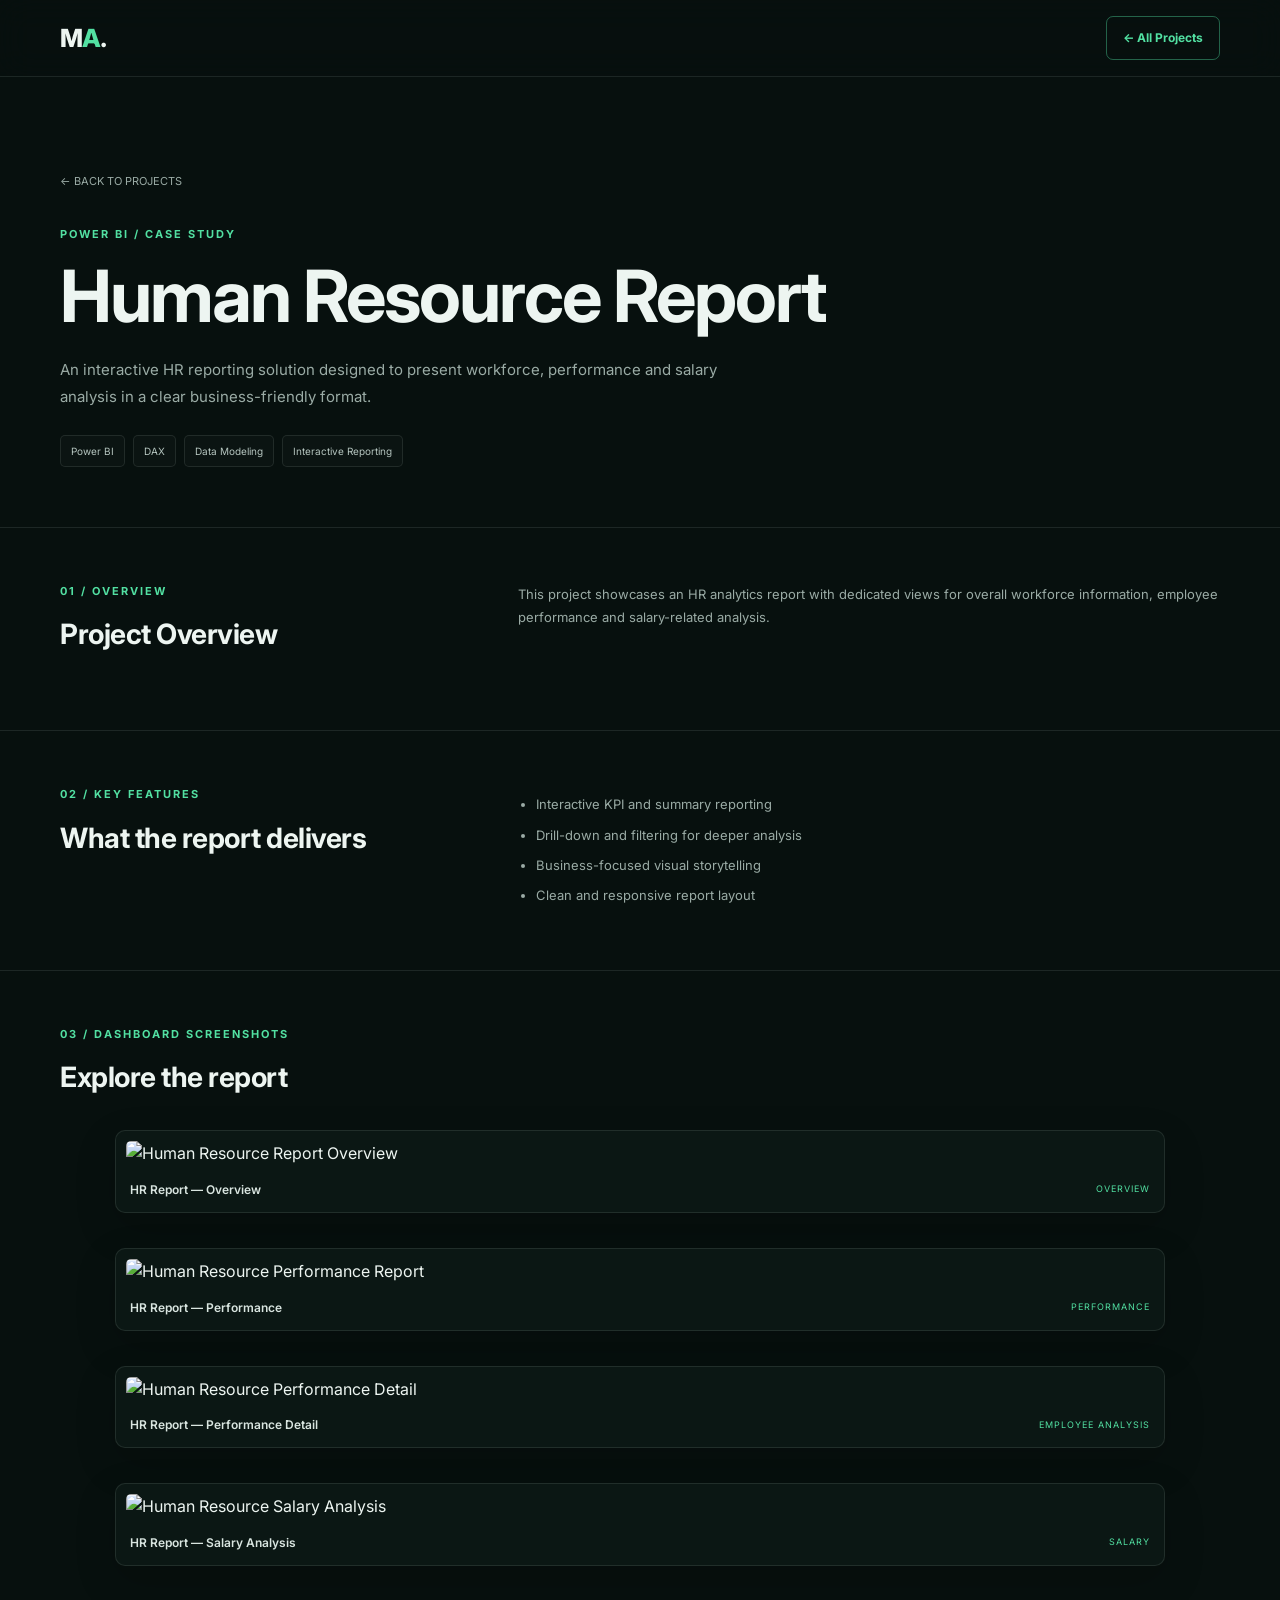
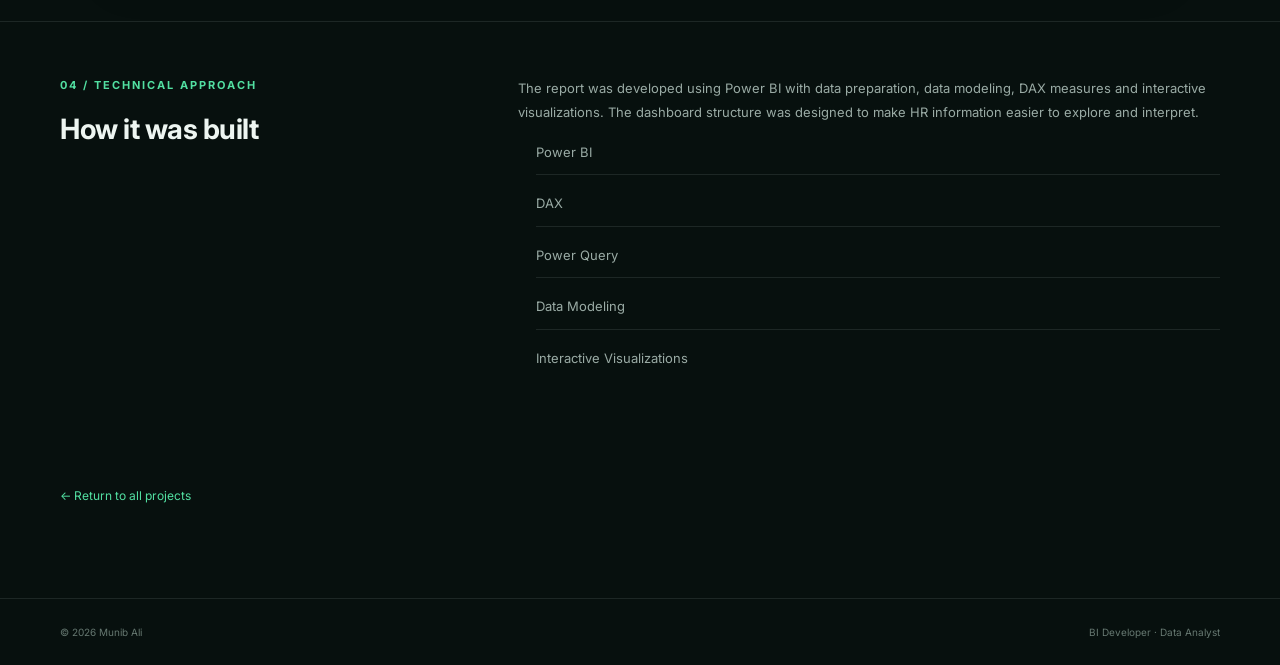
==== projects/hr-dashboard.html @ 32b97655 "added all files" ====
<!DOCTYPE html>
<html lang="en">

<head>

  <meta charset="UTF-8">

  <meta
    name="viewport"
    content="width=device-width, initial-scale=1.0"
  >

  <title>Human Resource Report | Munib Ali</title>


  <!-- Google Font -->
  <link
    rel="preconnect"
    href="https://fonts.googleapis.com"
  >

  <link
    rel="preconnect"
    href="https://fonts.gstatic.com"
    crossorigin
  >

  <link
    href="https://fonts.googleapis.com/css2?family=Inter:wght@400;500;600;700;800&display=swap"
    rel="stylesheet"
  >


  <!-- Main Portfolio CSS -->
  <link
    rel="stylesheet"
    href="../css/style.css"
  >


  <style>

    /* =========================================================
       PROJECT HERO
    ========================================================= */

    .case-hero {
      padding: 90px 0 60px;
    }


    .back {
      display: inline-block;

      font-size: 11px;

      color: var(--muted);

      margin-bottom: 35px;

      text-decoration: none;

      transition: color 0.25s ease;
    }


    .back:hover {
      color: var(--accent);
    }


    .case-hero h1 {
      font-size: clamp(42px, 6vw, 72px);

      max-width: 900px;

      line-height: 1.05;

      letter-spacing: -2px;

      margin: 15px 0 0;
    }


    .case-sub {
      color: var(--muted);

      max-width: 700px;

      margin: 22px 0;

      font-size: 15px;

      line-height: 1.8;
    }


    .case-meta {
      display: flex;

      flex-wrap: wrap;

      gap: 8px;

      margin-top: 25px;
    }


    .case-meta span {
      font-size: 10px;

      border: 1px solid var(--line);

      padding: 7px 10px;

      border-radius: 5px;

      color: #b5c5bf;

      background: rgba(255,255,255,0.02);
    }



    /* =========================================================
       CASE STUDY SECTIONS
    ========================================================= */

    .case-section {
      padding: 55px 0;

      border-top: 1px solid var(--line);
    }


    .case-grid {
      display: grid;

      grid-template-columns: 0.7fr 1.3fr;

      gap: 80px;

      align-items: start;
    }


    .case-section h2 {
      font-size: 28px;

      margin: 12px 0 18px;

      letter-spacing: -0.5px;
    }


    .case-section p,
    .case-section li {
      color: var(--muted);

      font-size: 13px;

      line-height: 1.8;
    }


    .case-section ul {
      padding-left: 18px;

      margin-top: 0;
    }


    .case-section li {
      margin: 7px 0;
    }



    /* =========================================================
       DASHBOARD SCREENSHOTS
    ========================================================= */

    .shots {

      /*
        Stack screenshots vertically.
        This gives every Power BI page its
        own complete display area.
      */

      display: flex;

      flex-direction: column;

      align-items: center;

      gap: 35px;

      width: 100%;

      margin-top: 30px;
    }



    /*
      Individual screenshot container.

      1050px is the maximum width.

      Even if the original image is:
      1920px
      2560px
      etc.

      it will never become wider than 1050px.
    */

    .shot {

      width: 100%;

      max-width: 1050px;

      margin: 0 auto;

      padding: 10px;

      box-sizing: border-box;

      background: #0b1714;

      border: 1px solid var(--line);

      border-radius: 10px;

      overflow: hidden;

      box-shadow:
        0 15px 40px rgba(0, 0, 0, 0.18);
    }



    /*
      IMPORTANT IMAGE RULES

      width:100%
      = image fits the container

      height:auto
      = keeps original proportions

      object-fit:contain
      = prevents cropping
    */

    .shot img {

      display: block;

      width: 100%;

      max-width: 100%;

      height: auto;

      object-fit: contain;

      margin: 0 auto;

      border-radius: 5px;
    }



    /*
      Optional screenshot caption
    */

    .shot-caption {

      display: flex;

      justify-content: space-between;

      align-items: center;

      gap: 15px;

      padding: 13px 4px 3px;
    }


    .shot-caption h3 {

      margin: 0;

      font-size: 12px;

      font-weight: 600;

      color: #d9e5e0;
    }


    .shot-caption span {

      font-size: 9px;

      color: var(--accent);

      letter-spacing: 1px;

      text-transform: uppercase;
    }



    /* =========================================================
       PLACEHOLDER
    ========================================================= */

    .shot-placeholder {

      min-height: 300px;

      display: flex;

      align-items: center;

      justify-content: center;

      color: #637770;

      font-size: 10px;

      letter-spacing: 1px;
    }



    /* =========================================================
       TECHNICAL APPROACH
    ========================================================= */

    .technical-list {

      list-style: none;

      padding: 0;

      margin: 0;
    }


    .technical-list li {

      padding: 10px 0;

      border-bottom: 1px solid var(--line);
    }


    .technical-list li:last-child {

      border-bottom: none;
    }



    /* =========================================================
       FOOTER
    ========================================================= */

    .case-footer {

      padding: 40px 0 90px;
    }


    .case-footer a {

      color: var(--accent);

      font-size: 12px;

      text-decoration: none;
    }


    .case-footer a:hover {

      text-decoration: underline;
    }



    /* =========================================================
       TABLET
    ========================================================= */

    @media (max-width: 1100px) {

      .shot {

        max-width: 900px;
      }

    }



    /* =========================================================
       MOBILE
    ========================================================= */

    @media (max-width: 800px) {

      .case-hero {

        padding: 60px 0 45px;
      }


      .case-hero h1 {

        font-size: 42px;

        letter-spacing: -1.5px;
      }


      .case-sub {

        font-size: 13px;
      }


      .case-grid {

        grid-template-columns: 1fr;

        gap: 30px;
      }


      .case-section {

        padding: 45px 0;
      }


      .shots {

        gap: 25px;

        margin-top: 25px;
      }


      .shot {

        width: 100%;

        max-width: 100%;

        padding: 7px;

        border-radius: 8px;
      }


      .shot img {

        width: 100%;

        max-width: 100%;

        height: auto;
      }


      .shot-caption {

        padding: 10px 3px 2px;
      }

    }



    /* =========================================================
       SMALL MOBILE
    ========================================================= */

    @media (max-width: 480px) {

      .case-hero {

        padding: 50px 0 35px;
      }


      .case-hero h1 {

        font-size: 35px;
      }


      .case-sub {

        font-size: 12px;

        line-height: 1.7;
      }


      .case-meta span {

        font-size: 9px;

        padding: 6px 8px;
      }


      .shot {

        padding: 5px;

        border-radius: 7px;
      }


      .shot-caption h3 {

        font-size: 10px;
      }


      .shot-caption span {

        font-size: 8px;
      }

    }

  </style>

</head>



<body>


  <!-- =======================================================
       HEADER
  ======================================================== -->

  <header class="navbar">

    <div class="container nav-inner">

      <a
        class="brand"
        href="../index.html"
      >
        M<span>A</span>.
      </a>


      <a
        class="nav-cta"
        href="../index.html#projects"
      >
        ← All Projects
      </a>

    </div>

  </header>



  <!-- =======================================================
       MAIN
  ======================================================== -->

  <main>


    <!-- =====================================================
         PROJECT HERO
    ====================================================== -->

    <section class="case-hero">

      <div class="container">


        <a
          class="back"
          href="../index.html#projects"
        >
          ← BACK TO PROJECTS
        </a>


        <div class="section-label">
          POWER BI / CASE STUDY
        </div>


        <h1>
          Human Resource Report
        </h1>


        <p class="case-sub">

          An interactive HR reporting solution designed
          to present workforce, performance and salary
          analysis in a clear business-friendly format.

        </p>


        <div class="case-meta">

          <span>
            Power BI
          </span>

          <span>
            DAX
          </span>

          <span>
            Data Modeling
          </span>

          <span>
            Interactive Reporting
          </span>

        </div>

      </div>

    </section>



    <!-- =====================================================
         PROJECT OVERVIEW
    ====================================================== -->

    <section class="case-section">

      <div class="container case-grid">


        <div>

          <div class="section-label">
            01 / OVERVIEW
          </div>


          <h2>
            Project Overview
          </h2>

        </div>


        <div>

          <p>

            This project showcases an HR analytics report
            with dedicated views for overall workforce
            information, employee performance and
            salary-related analysis.

          </p>

        </div>


      </div>

    </section>



    <!-- =====================================================
         KEY FEATURES
    ====================================================== -->

    <section class="case-section">

      <div class="container case-grid">


        <div>

          <div class="section-label">
            02 / KEY FEATURES
          </div>


          <h2>
            What the report delivers
          </h2>

        </div>


        <div>

          <ul>

            <li>
              Interactive KPI and summary reporting
            </li>

            <li>
              Drill-down and filtering for deeper analysis
            </li>

            <li>
              Business-focused visual storytelling
            </li>

            <li>
              Clean and responsive report layout
            </li>

          </ul>

        </div>


      </div>

    </section>



    <!-- =====================================================
         DASHBOARD SCREENSHOTS
    ====================================================== -->

    <section class="case-section">


      <div class="container">


        <div class="section-label">
          03 / DASHBOARD SCREENSHOTS
        </div>


        <h2>
          Explore the report
        </h2>



        <div class="shots">


          <!-- ===============================================
               SCREENSHOT 1 — OVERVIEW
          ================================================ -->

          <div class="shot">

            <img
              src="../images/hr/OV.PNG"
              alt="Human Resource Report Overview"
            >


            <div class="shot-caption">

              <h3>
                HR Report — Overview
              </h3>

              <span>
                Overview
              </span>

            </div>

          </div>



          <!-- ===============================================
               SCREENSHOT 2 — PERFORMANCE
          ================================================ -->

          <div class="shot">

            <img
              src="../images/hr/PERF.PNG"
              alt="Human Resource Performance Report"
            >


            <div class="shot-caption">

              <h3>
                HR Report — Performance
              </h3>

              <span>
                Performance
              </span>

            </div>

          </div>



          <!-- ===============================================
               SCREENSHOT 3 — PERFORMANCE DETAIL
          ================================================ -->

          <div class="shot">

            <img
              src="../images/hr/PERF1.PNG"
              alt="Human Resource Performance Detail"
            >


            <div class="shot-caption">

              <h3>
                HR Report — Performance Detail
              </h3>

              <span>
                Employee Analysis
              </span>

            </div>

          </div>



          <!-- ===============================================
               SCREENSHOT 4 — SALARY
          ================================================ -->

          <div class="shot">

            <img
              src="../images/hr/SAL.PNG"
              alt="Human Resource Salary Analysis"
            >


            <div class="shot-caption">

              <h3>
                HR Report — Salary Analysis
              </h3>

              <span>
                Salary
              </span>

            </div>

          </div>


        </div>

      </div>

    </section>



    <!-- =====================================================
         TECHNICAL APPROACH
    ====================================================== -->

    <section class="case-section">

      <div class="container case-grid">


        <div>

          <div class="section-label">
            04 / TECHNICAL APPROACH
          </div>


          <h2>
            How it was built
          </h2>

        </div>


        <div>

          <p>

            The report was developed using Power BI with
            data preparation, data modeling, DAX measures
            and interactive visualizations. The dashboard
            structure was designed to make HR information
            easier to explore and interpret.

          </p>


          <ul class="technical-list">

            <li>
              Power BI
            </li>

            <li>
              DAX
            </li>

            <li>
              Power Query
            </li>

            <li>
              Data Modeling
            </li>

            <li>
              Interactive Visualizations
            </li>

          </ul>

        </div>


      </div>

    </section>



    <!-- =====================================================
         RETURN TO PROJECTS
    ====================================================== -->

    <div class="container case-footer">

      <a
        href="../index.html#projects"
      >
        ← Return to all projects
      </a>

    </div>


  </main>



  <!-- =======================================================
       FOOTER
  ======================================================== -->

  <footer>

    <div class="container">

      <span>
        © 2026 Munib Ali
      </span>


      <span>
        BI Developer · Data Analyst
      </span>

    </div>

  </footer>


</body>

</html>
---- css/style.css ----
:root{
  --bg:#07100e; --bg2:#0a1512; --card:#0d1b17; --card2:#10221c;
  --text:#edf5f1; --muted:#9aaba5; --line:rgba(225,245,237,.10);
  --accent:#52e0a2; --accent2:#a1f4cf; --shadow:0 24px 70px rgba(0,0,0,.32);
}
*{box-sizing:border-box;margin:0;padding:0}
html{scroll-behavior:smooth}
body{font-family:Inter,Arial,sans-serif;background:var(--bg);color:var(--text);line-height:1.6;overflow-x:hidden}
a{color:inherit;text-decoration:none}
.container{width:min(1160px,calc(100% - 48px));margin:auto}
.navbar{position:sticky;top:0;z-index:20;background:rgba(7,16,14,.86);backdrop-filter:blur(16px);border-bottom:1px solid var(--line)}
.nav-inner{height:76px;display:flex;align-items:center;gap:34px}
.brand{font-size:25px;font-weight:800;letter-spacing:-1px;margin-right:auto}
.brand span{color:var(--accent)}
.nav-links{display:flex;gap:28px}
.nav-links a{font-size:13px;color:var(--muted);transition:.25s}
.nav-links a:hover{color:var(--accent)}
.nav-cta{font-size:12px;font-weight:700;padding:11px 16px;border:1px solid rgba(82,224,162,.4);color:var(--accent);border-radius:7px}
.menu-toggle{display:none;background:none;border:0;color:var(--text);font-size:24px}
.hero{min-height:720px;display:flex;align-items:center;position:relative;overflow:hidden;padding:80px 0}
.hero-grid{display:grid;grid-template-columns:1.08fr .92fr;gap:80px;align-items:center}
.eyebrow,.section-label{font-size:11px;letter-spacing:2px;color:var(--accent);font-weight:700}
.eyebrow{display:flex;align-items:center;gap:9px;margin-bottom:22px}
.eyebrow span{width:7px;height:7px;background:var(--accent);border-radius:50%;box-shadow:0 0 18px var(--accent)}
h1{font-size:clamp(48px,6vw,78px);line-height:1.02;letter-spacing:-4px;max-width:730px}
h1 em,h2 span{font-style:normal;color:var(--accent)}
.hero-text{max-width:610px;color:var(--muted);font-size:16px;margin:27px 0 32px}
.hero-actions{display:flex;gap:12px;flex-wrap:wrap}
.btn{padding:13px 20px;border-radius:7px;font-size:13px;font-weight:700}
.btn-primary{background:var(--accent);color:#06110d}
.btn-primary span{margin-left:15px}
.btn-secondary{border:1px solid var(--line);color:var(--text)}
.hero-meta{display:flex;gap:30px;margin-top:54px}
.hero-meta div{border-left:1px solid var(--line);padding-left:14px}
.hero-meta strong,.hero-meta span{display:block}
.hero-meta strong{font-size:12px}.hero-meta span{font-size:10px;color:var(--muted);margin-top:2px}
.hero-panel{position:relative}
.panel-top{display:flex;justify-content:space-between;color:#6d817a;font-size:10px;letter-spacing:1.5px;margin-bottom:13px}
.dashboard-window{border:1px solid rgba(82,224,162,.2);background:#091512;border-radius:12px;box-shadow:var(--shadow);overflow:hidden;transform:rotate(1deg)}
.window-bar{height:38px;background:#0d1e19;border-bottom:1px solid var(--line);display:flex;align-items:center;gap:6px;padding:0 13px;color:#60746d;font-size:9px}
.window-bar i{width:7px;height:7px;border-radius:50%;background:#3d514b}.window-bar span{margin-left:9px}
.mini-dashboard{padding:18px}
.mini-kpis{display:grid;grid-template-columns:repeat(3,1fr);gap:9px}
.mini-kpis div{background:#10221c;padding:13px;border-radius:6px}.mini-kpis small{font-size:7px;color:#738780;display:block}.mini-kpis b{font-size:13px;color:var(--accent)}
.chart{height:190px;background:#0c1b17;border-radius:6px;margin-top:10px;position:relative;overflow:hidden}
.chart:before,.chart:after{content:"";position:absolute;left:0;right:0;border-top:1px solid rgba(255,255,255,.04)}
.chart:before{top:33%}.chart:after{top:66%}
.chart-line{position:absolute;left:7%;right:7%;top:25%;height:80px;border-bottom:2px solid var(--accent);clip-path:polygon(0 72%,10% 48%,20% 58%,30% 25%,40% 45%,50% 15%,60% 40%,70% 10%,80% 32%,90% 0,100% 18%,100% 21%,90% 4%,80% 36%,70% 14%,60% 44%,50% 19%,40% 49%,30% 30%,20% 63%,10% 53%,0 77%)}
.chart-bars{position:absolute;bottom:10px;left:8%;right:8%;height:55px;display:flex;align-items:end;gap:8px}.chart-bars i{display:block;flex:1;background:#23493b;border-radius:2px 2px 0 0}.chart-bars i:nth-child(1){height:45%}.chart-bars i:nth-child(2){height:70%}.chart-bars i:nth-child(3){height:55%}.chart-bars i:nth-child(4){height:85%}.chart-bars i:nth-child(5){height:64%}.chart-bars i:nth-child(6){height:93%}.chart-bars i:nth-child(7){height:78%}
.mini-bottom{display:grid;grid-template-columns:1.5fr 1fr 1fr;gap:10px;margin-top:10px}.mini-bottom span{height:52px;background:#10221c;border-radius:5px}
.floating-card{position:absolute;right:-25px;bottom:-28px;background:#10221c;border:1px solid rgba(82,224,162,.22);border-radius:9px;padding:14px 16px;display:flex;align-items:center;gap:10px;box-shadow:var(--shadow);font-size:10px}
.floating-card small,.floating-card strong{display:block}.floating-card small{color:#71847d}.floating-card strong{font-size:12px}.floating-card>b{color:var(--accent);font-size:10px;margin-left:12px}.pulse{width:8px;height:8px;border-radius:50%;background:var(--accent);box-shadow:0 0 12px var(--accent)}
.hero-glow{position:absolute;width:500px;height:500px;background:rgba(82,224,162,.08);filter:blur(100px);right:-220px;top:120px;pointer-events:none}
.section{padding:110px 0}.split{display:grid;grid-template-columns:.8fr 1.2fr;gap:90px}.section h2{font-size:clamp(32px,4vw,52px);line-height:1.08;letter-spacing:-2px;margin-top:15px}.about-copy>p{color:var(--muted);font-size:16px;margin-bottom:17px}.about-facts{display:flex;gap:35px;margin-top:38px}.about-facts div{display:flex;gap:10px}.about-facts strong{color:var(--accent);font-size:11px}.about-facts span{font-size:11px;color:#c6d2cd;line-height:1.4}
.skills-section{background:var(--bg2);border-top:1px solid var(--line);border-bottom:1px solid var(--line)}.section-heading{display:flex;justify-content:space-between;align-items:end;gap:50px;margin:15px 0 45px}.section-heading p{max-width:410px;color:var(--muted);font-size:13px}.skills-grid{display:grid;grid-template-columns:repeat(4,1fr);gap:12px}.skill-card{border:1px solid var(--line);background:var(--card);padding:25px;border-radius:9px;min-height:250px;transition:.3s}.skill-card:hover,.project-card:hover{border-color:rgba(82,224,162,.3);transform:translateY(-4px)}.skill-card.featured{background:linear-gradient(145deg,#10261f,#0c1916)}.skill-number{font-size:10px;color:var(--accent);margin-bottom:42px}.skill-card h3{font-size:20px;margin-bottom:9px}.skill-card p{font-size:12px;color:var(--muted);min-height:58px}.tags,.project-tags,.experience-list{display:flex;flex-wrap:wrap;gap:6px;margin-top:18px}.tags span,.project-tags span,.experience-list span{font-size:9px;color:#9db0a9;border:1px solid var(--line);padding:5px 7px;border-radius:4px}
.projects-section{background:#08110f}.project-heading{margin-bottom:35px}.projects-grid{display:grid;grid-template-columns:repeat(2,1fr);gap:18px}.project-card{background:var(--card);border:1px solid var(--line);border-radius:10px;overflow:hidden;transition:.3s}.project-main{grid-column:span 2;display:grid;grid-template-columns:1.3fr .7fr}.project-image{min-height:260px}.project-main .project-image{min-height:360px}.placeholder-image{background:radial-gradient(circle at 50% 40%,rgba(82,224,162,.16),transparent 45%),linear-gradient(135deg,#10241d,#091310);display:flex;align-items:center;justify-content:center;position:relative}.placeholder-image:after{content:"";position:absolute;inset:20px;border:1px solid rgba(82,224,162,.08);border-radius:6px}.placeholder-ui{text-align:center;z-index:1}.placeholder-ui span,.placeholder-ui small{display:block;color:var(--accent);font-size:9px;letter-spacing:2px}.placeholder-ui b{display:block;font-size:27px;margin:5px 0}.placeholder-ui small{color:#657b73;letter-spacing:1px}.project-body{padding:26px}.project-top{display:flex;justify-content:space-between;font-size:9px;color:var(--accent);letter-spacing:1px}.project-body h3{font-size:22px;margin:15px 0 8px}.project-body p{color:var(--muted);font-size:12px}.project-link{display:inline-flex;gap:20px;margin-top:25px;font-size:11px;font-weight:700;color:var(--accent)}.project-link span{transition:.2s}.project-link:hover span{transform:translate(3px,-3px)}
.experience-section{border-top:1px solid var(--line)}.experience-row{display:grid;grid-template-columns:220px 1fr;gap:55px;padding:42px 0;border-bottom:1px solid var(--line)}.experience-date{font-size:10px;color:#73867f;letter-spacing:1px;padding-top:5px}.experience-title{display:flex;justify-content:space-between;align-items:center;gap:20px}.experience-title h2{font-size:26px;letter-spacing:-1px}.experience-title span{font-size:12px;color:var(--accent)}.experience-main>p{color:var(--muted);font-size:13px;max-width:750px;margin-top:12px}.experience-list{margin-top:18px}.credentials{background:var(--bg2);border-top:1px solid var(--line)}.credentials-grid{display:grid;grid-template-columns:.75fr 1.25fr;gap:80px}.credential{padding:18px 0;border-bottom:1px solid var(--line)}.credential small,.credential strong,.credential span{display:block}.credential small{font-size:9px;color:var(--accent);letter-spacing:1px}.credential strong{font-size:15px;margin:5px 0}.credential span{font-size:11px;color:var(--muted)}
.contact-section{padding:90px 0}.contact-box{display:grid;grid-template-columns:1fr .8fr;gap:80px;background:linear-gradient(120deg,#10231c,#0c1815);border:1px solid var(--line);border-radius:12px;padding:55px}.contact-box h2{font-size:clamp(35px,4vw,54px);line-height:1.05;letter-spacing:-2px;margin:14px 0}.contact-box p{color:var(--muted);font-size:13px;max-width:480px}.contact-links a{display:block;padding:17px 0;border-bottom:1px solid var(--line)}.contact-links span{display:block;color:#71847d;font-size:9px;text-transform:uppercase;letter-spacing:1px}.contact-links b{display:block;font-size:12px;margin-top:3px}.contact-links a:hover b{color:var(--accent)}
footer{border-top:1px solid var(--line);padding:25px 0;color:#667871;font-size:10px}.container+footer{}.container{position:relative}footer .container{display:flex;justify-content:space-between}
@media(max-width:900px){.nav-links{display:none}.menu-toggle{display:block}.nav-cta{display:none}.nav-links.open{display:flex;position:absolute;top:76px;left:0;right:0;background:#07100e;border-bottom:1px solid var(--line);padding:20px 24px;flex-direction:column;gap:18px}.hero-grid,.split,.credentials-grid,.contact-box{grid-template-columns:1fr;gap:45px}.hero{padding:65px 0;min-height:auto}.hero-meta{margin-top:35px}.skills-grid{grid-template-columns:repeat(2,1fr)}.project-main{grid-column:span 2;grid-template-columns:1fr}.project-main .project-image{min-height:280px}.experience-row{grid-template-columns:1fr;gap:10px}.floating-card{right:10px}}
@media(max-width:600px){.container{width:min(100% - 30px,1160px)}.nav-inner{height:68px}.hero{padding:52px 0}.hero h1{font-size:46px;letter-spacing:-2.5px}.hero-meta{display:grid;grid-template-columns:1fr 1fr;gap:18px}.section{padding:75px 0}.section-heading{display:block;margin-bottom:30px}.section-heading p{margin-top:16px}.skills-grid,.projects-grid{grid-template-columns:1fr}.project-main{grid-column:auto}.project-main .project-image{min-height:240px}.about-facts{gap:18px;flex-wrap:wrap}.experience-title{display:block}.experience-title span{display:block;margin-top:4px}.contact-box{padding:30px 24px}.floating-card{position:relative;right:auto;bottom:auto;margin-top:15px;display:inline-flex}.dashboard-window{transform:none}footer .container{display:block}footer span+span{display:block;margin-top:5px}}
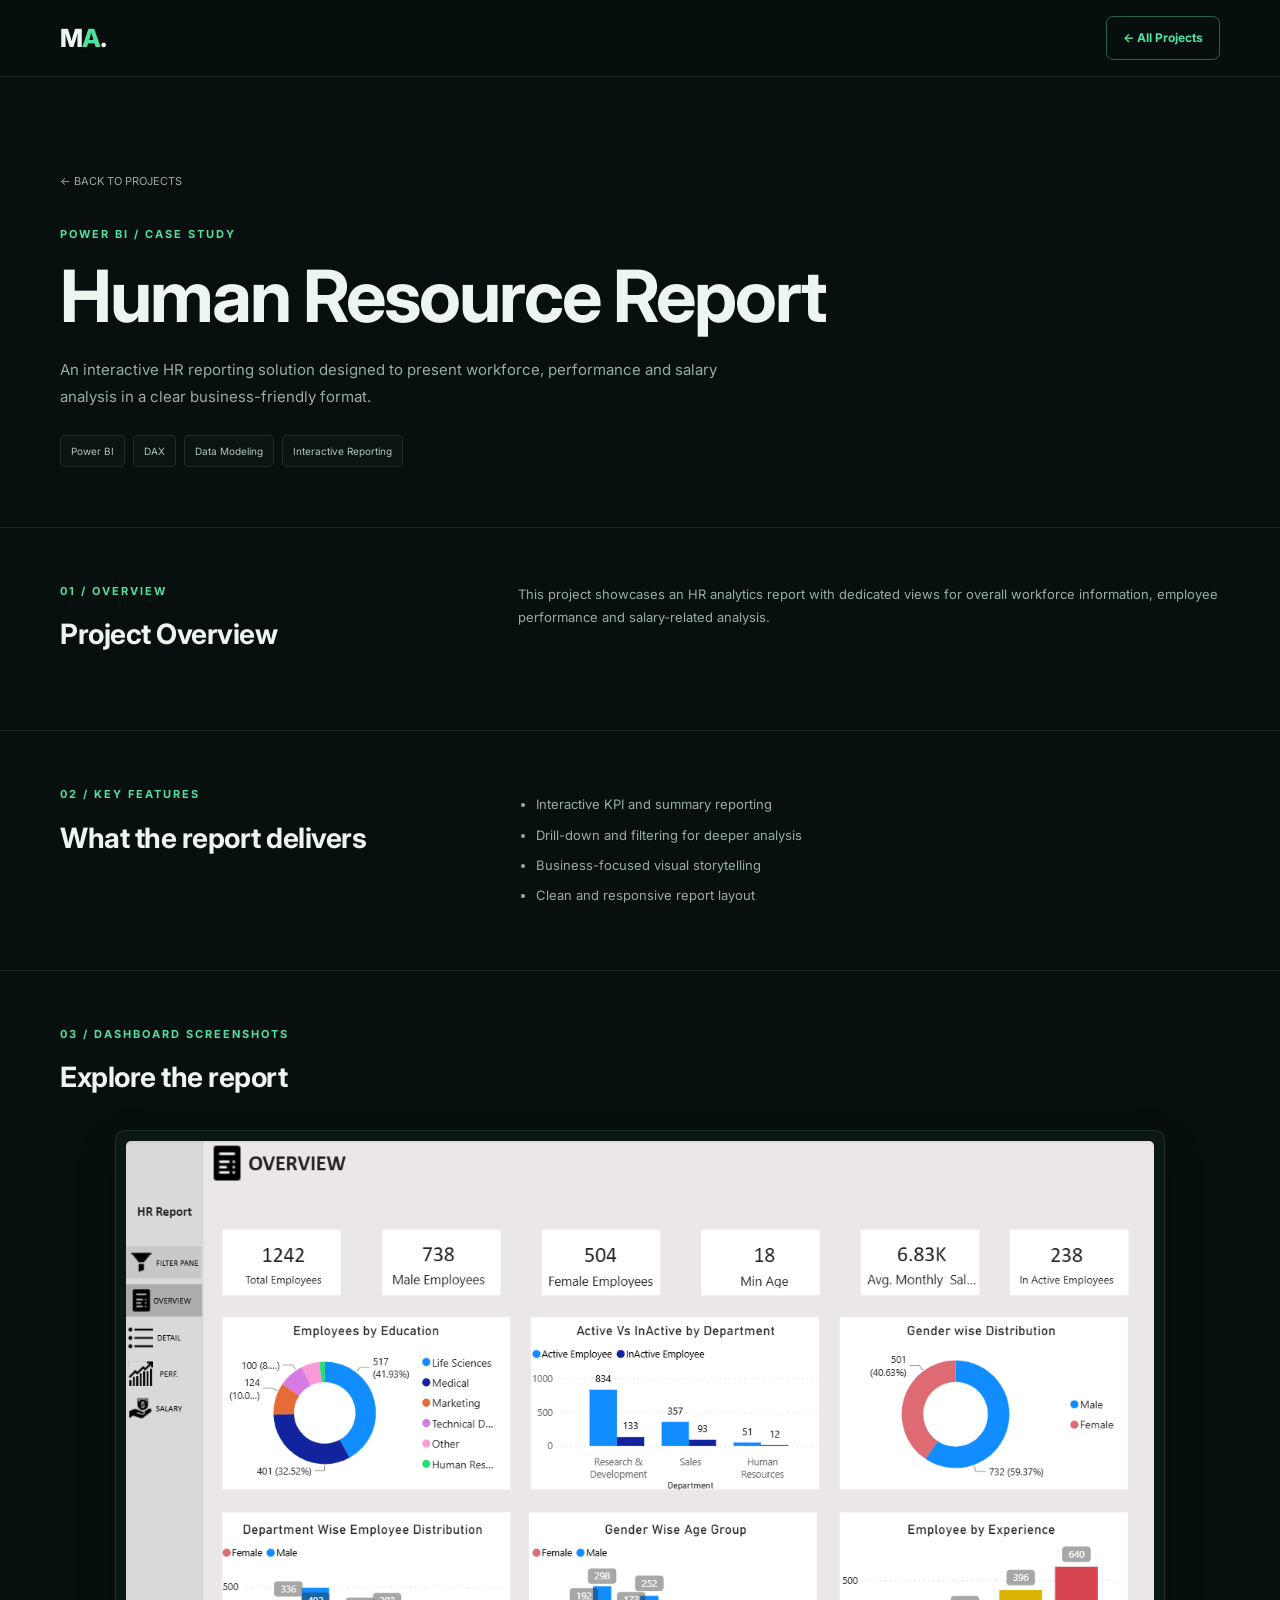
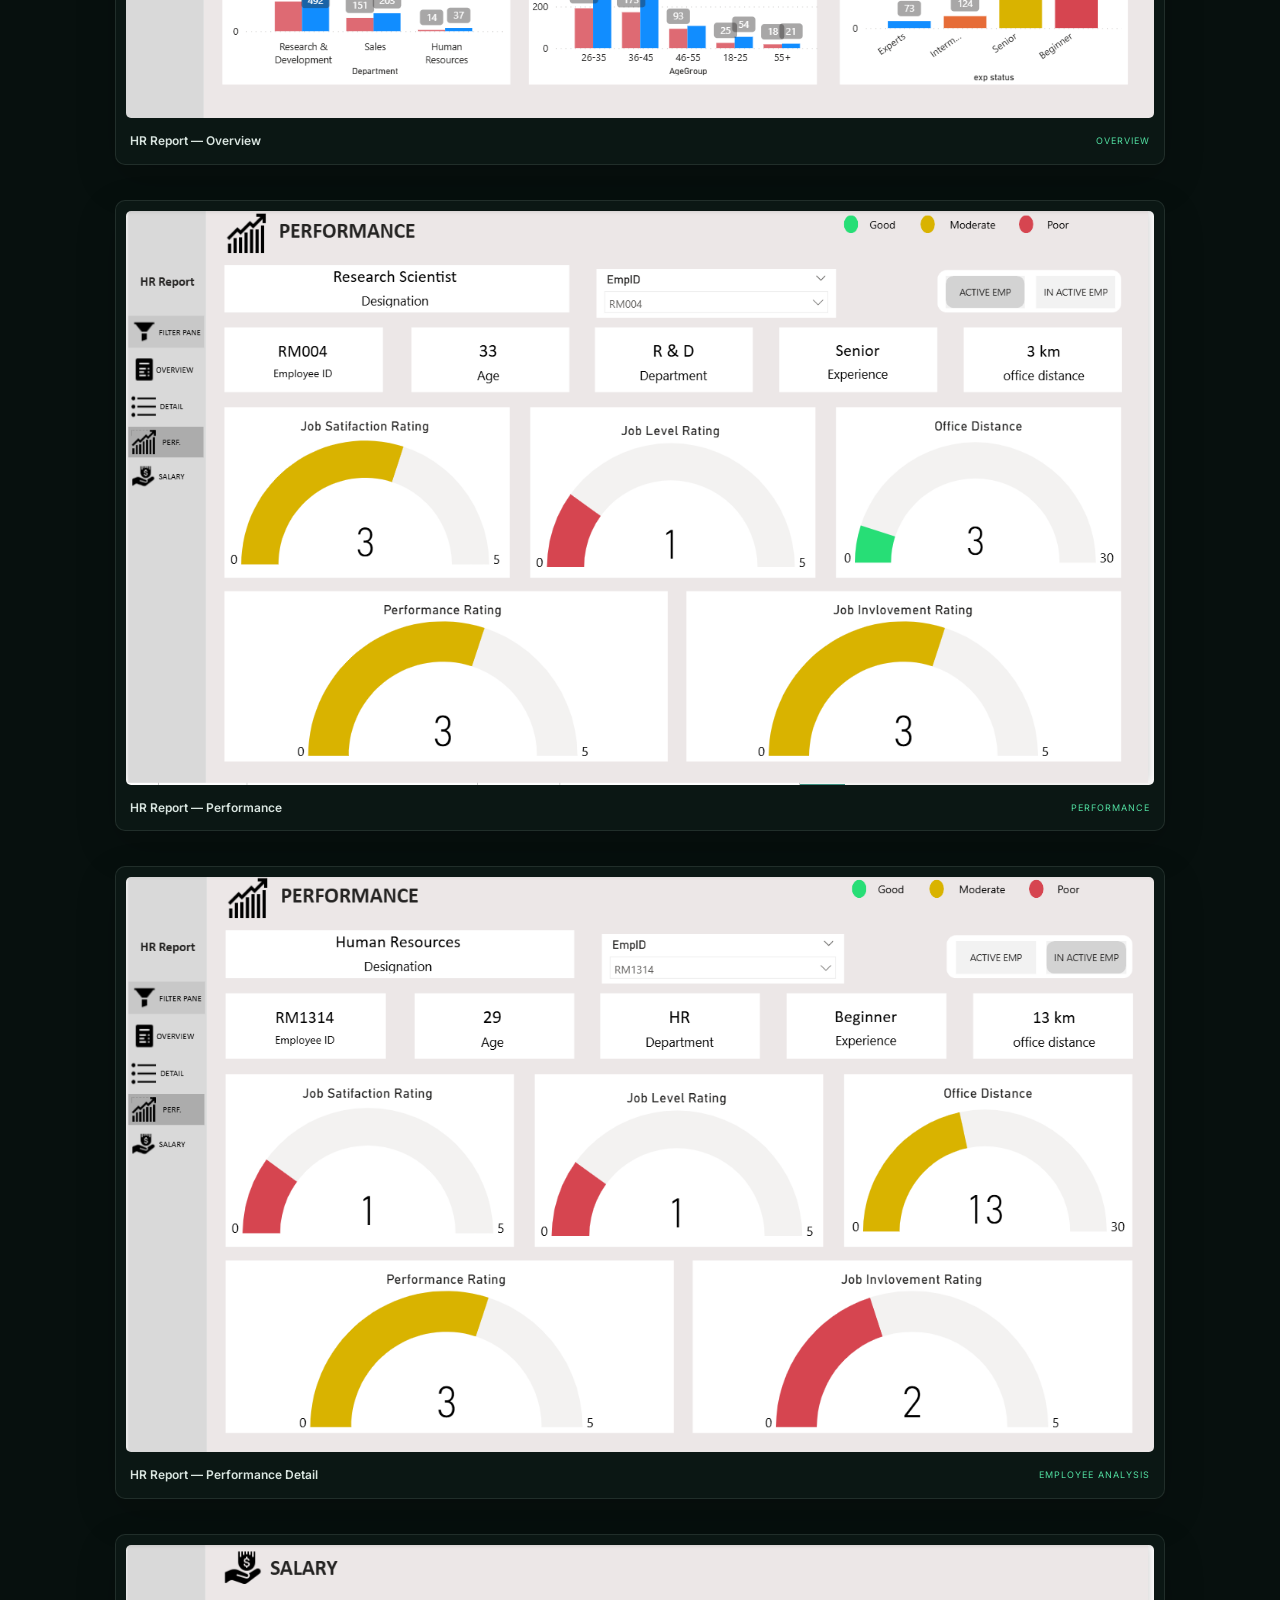
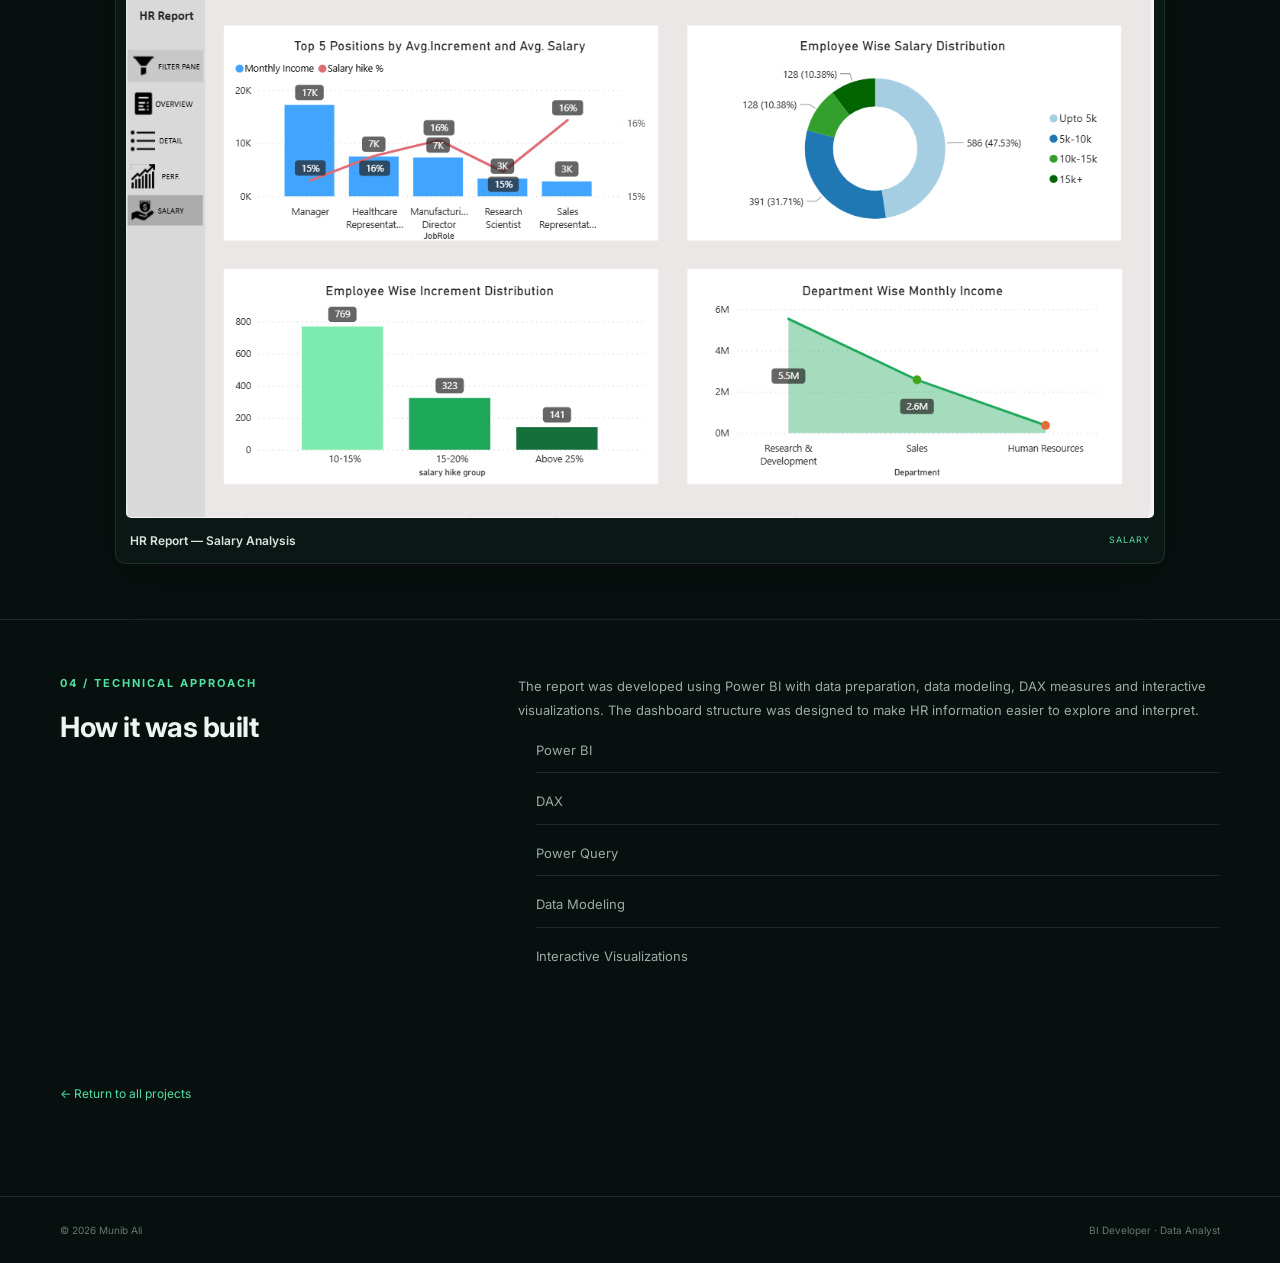
==== commit c5d0bd7a: "Update hr-dashboard.html" ====
--- a/projects/hr-dashboard.html
+++ b/projects/hr-dashboard.html
@@ -780,7 +780,7 @@
           <div class="shot">
 
             <img
-              src="../images/hr/OV.PNG"
+              src="../images/HR/OV.PNG"
               alt="Human Resource Report Overview"
             >
 
@@ -808,7 +808,7 @@
           <div class="shot">
 
             <img
-              src="../images/hr/PERF.PNG"
+              src="../images/HR/PERF.PNG"
               alt="Human Resource Performance Report"
             >
 
@@ -836,7 +836,7 @@
           <div class="shot">
 
             <img
-              src="../images/hr/PERF1.PNG"
+              src="../images/HR/PERF1.PNG"
               alt="Human Resource Performance Detail"
             >
 
@@ -864,7 +864,7 @@
           <div class="shot">
 
             <img
-              src="../images/hr/SAL.PNG"
+              src="../images/HR/SAL.PNG"
               alt="Human Resource Salary Analysis"
             >
 
@@ -1004,4 +1004,4 @@
 
 </body>
 
-</html>+</html>
